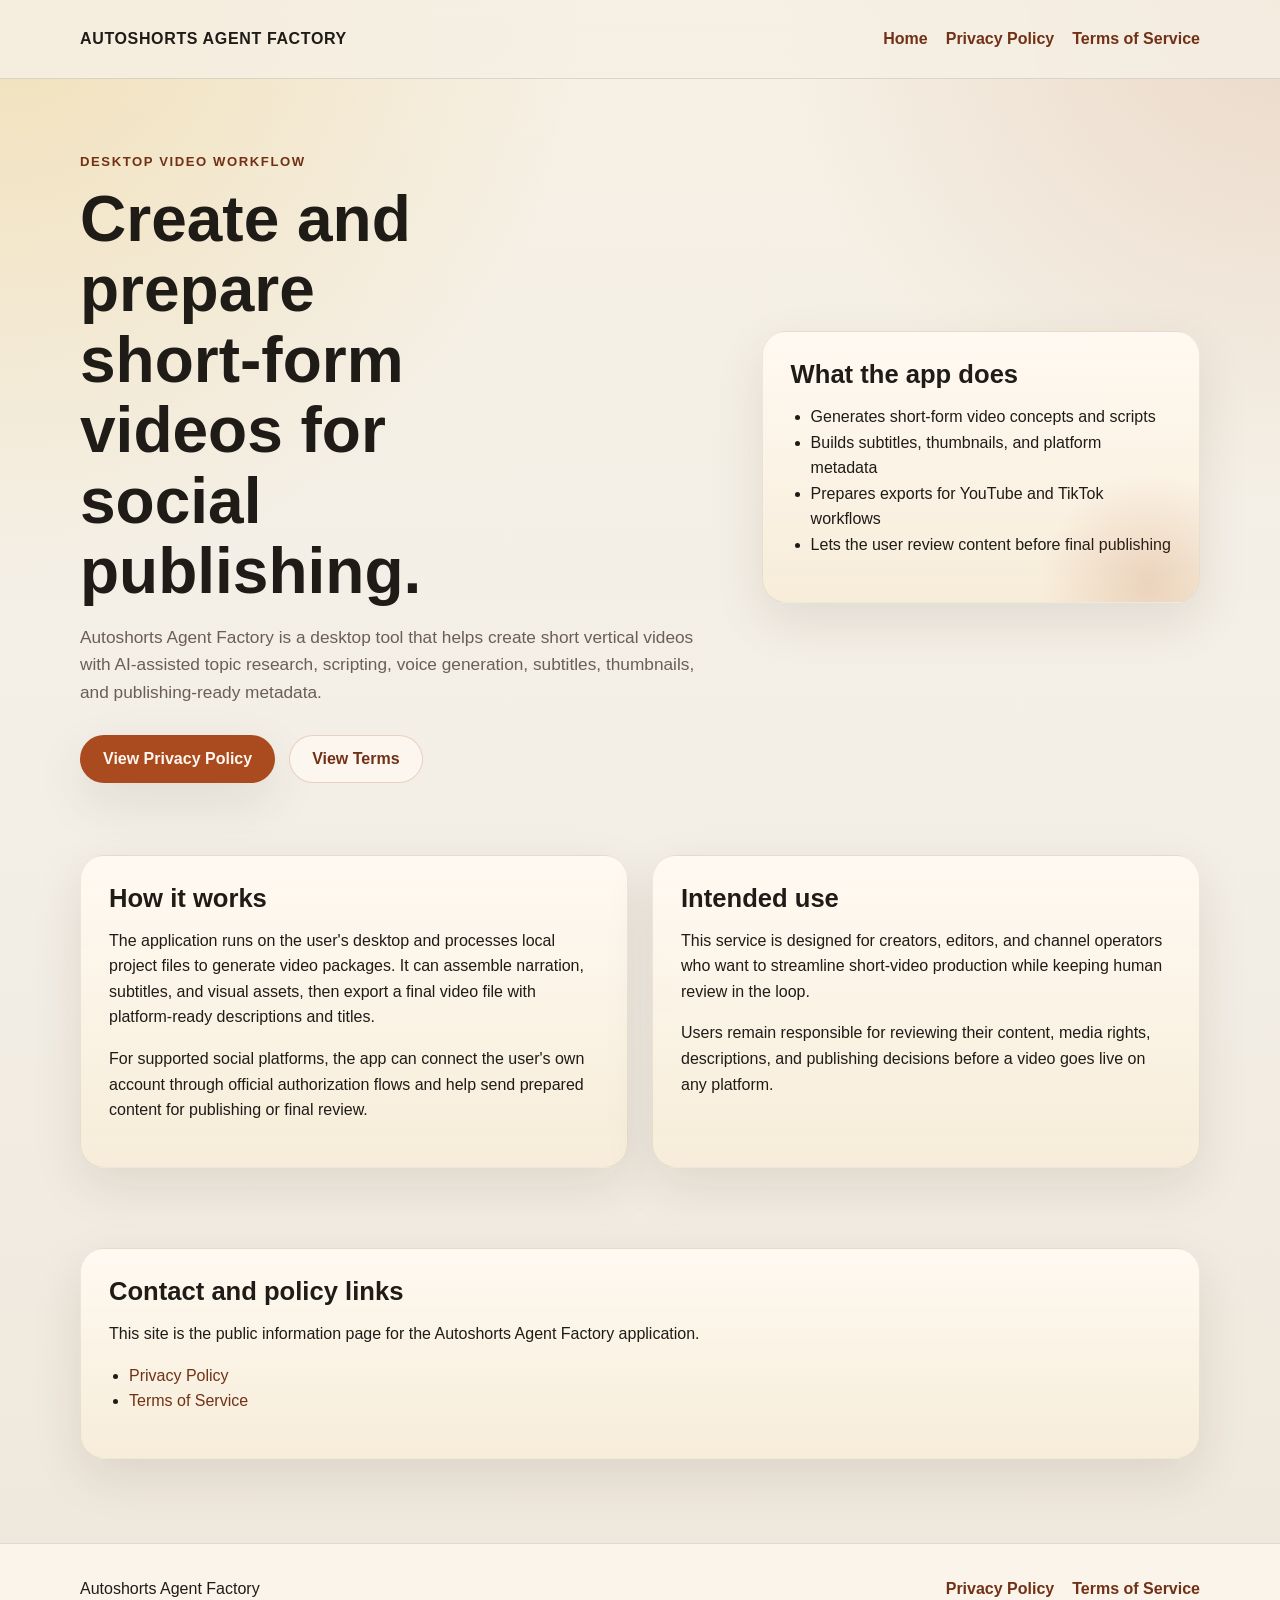
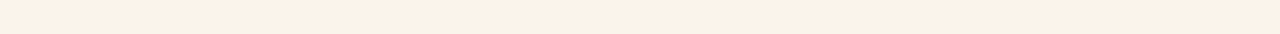
==== index.html @ 221eafc0 "update" ====
<!DOCTYPE html>
<html lang="en">
<head>
  <meta charset="UTF-8">
  <meta name="viewport" content="width=device-width, initial-scale=1.0">
  <title>Autoshorts Agent Factory</title>
  <meta name="description" content="Autoshorts Agent Factory is a desktop workflow for creating short-form videos with AI-assisted scripting, captions, thumbnails, and publishing preparation.">
  <link rel="stylesheet" href="./styles.css">
</head>
<body>
  <header class="site-header">
    <div class="container nav">
      <a class="brand" href="./index.html">Autoshorts Agent Factory</a>
      <nav class="nav-links" aria-label="Primary">
        <a href="./index.html">Home</a>
        <a href="./privacy.html">Privacy Policy</a>
        <a href="./terms.html">Terms of Service</a>
      </nav>
    </div>
  </header>

  <main>
    <section class="hero">
      <div class="container hero-grid">
        <div>
          <p class="eyebrow">Desktop Video Workflow</p>
          <h1>Create and prepare short-form videos for social publishing.</h1>
          <p class="lead">
            Autoshorts Agent Factory is a desktop tool that helps create short vertical videos with AI-assisted topic research,
            scripting, voice generation, subtitles, thumbnails, and publishing-ready metadata.
          </p>
          <div class="actions">
            <a class="button primary" href="./privacy.html">View Privacy Policy</a>
            <a class="button secondary" href="./terms.html">View Terms</a>
          </div>
        </div>
        <div class="card spotlight">
          <h2>What the app does</h2>
          <ul class="checklist">
            <li>Generates short-form video concepts and scripts</li>
            <li>Builds subtitles, thumbnails, and platform metadata</li>
            <li>Prepares exports for YouTube and TikTok workflows</li>
            <li>Lets the user review content before final publishing</li>
          </ul>
        </div>
      </div>
    </section>

    <section class="section">
      <div class="container grid-two">
        <article class="card">
          <h2>How it works</h2>
          <p>
            The application runs on the user's desktop and processes local project files to generate video packages. It can
            assemble narration, subtitles, and visual assets, then export a final video file with platform-ready descriptions
            and titles.
          </p>
          <p>
            For supported social platforms, the app can connect the user's own account through official authorization flows and
            help send prepared content for publishing or final review.
          </p>
        </article>
        <article class="card">
          <h2>Intended use</h2>
          <p>
            This service is designed for creators, editors, and channel operators who want to streamline short-video production
            while keeping human review in the loop.
          </p>
          <p>
            Users remain responsible for reviewing their content, media rights, descriptions, and publishing decisions before a
            video goes live on any platform.
          </p>
        </article>
      </div>
    </section>

    <section class="section alt">
      <div class="container">
        <div class="card">
          <h2>Contact and policy links</h2>
          <p>
            This site is the public information page for the Autoshorts Agent Factory application.
          </p>
          <ul class="link-list">
            <li><a href="./privacy.html">Privacy Policy</a></li>
            <li><a href="./terms.html">Terms of Service</a></li>
          </ul>
        </div>
      </div>
    </section>
  </main>

  <footer class="site-footer">
    <div class="container footer-content">
      <p>Autoshorts Agent Factory</p>
      <nav class="nav-links" aria-label="Footer">
        <a href="./privacy.html">Privacy Policy</a>
        <a href="./terms.html">Terms of Service</a>
      </nav>
    </div>
  </footer>
</body>
</html>
---- styles.css ----
:root {
  --bg: #f3efe7;
  --surface: #fffaf2;
  --surface-strong: #f7ecd8;
  --text: #1f1b17;
  --muted: #6a5f56;
  --line: rgba(31, 27, 23, 0.12);
  --accent: #aa4b1f;
  --accent-dark: #713116;
  --shadow: 0 18px 50px rgba(63, 39, 19, 0.1);
  --radius: 24px;
  --container: 1120px;
}

* {
  box-sizing: border-box;
}

html {
  scroll-behavior: smooth;
}

body {
  margin: 0;
  font-family: "Segoe UI", Tahoma, Geneva, Verdana, sans-serif;
  color: var(--text);
  background:
    radial-gradient(circle at top left, rgba(233, 196, 106, 0.35), transparent 28%),
    radial-gradient(circle at top right, rgba(170, 75, 31, 0.14), transparent 24%),
    linear-gradient(180deg, #f6f0e4 0%, var(--bg) 48%, #efe7db 100%);
  line-height: 1.6;
}

a {
  color: var(--accent-dark);
  text-decoration: none;
}

a:hover {
  text-decoration: underline;
}

.container {
  width: min(calc(100% - 40px), var(--container));
  margin: 0 auto;
}

.narrow {
  width: min(calc(100% - 40px), 860px);
}

.site-header {
  position: sticky;
  top: 0;
  z-index: 10;
  backdrop-filter: blur(16px);
  background: rgba(246, 240, 228, 0.82);
  border-bottom: 1px solid var(--line);
}

.nav {
  display: flex;
  align-items: center;
  justify-content: space-between;
  gap: 16px;
  min-height: 78px;
}

.brand {
  font-size: 1rem;
  font-weight: 800;
  letter-spacing: 0.04em;
  text-transform: uppercase;
  color: var(--text);
}

.nav-links {
  display: flex;
  gap: 18px;
  flex-wrap: wrap;
}

.nav-links a {
  font-weight: 600;
}

.hero {
  padding: 72px 0 44px;
}

.hero-grid,
.grid-two {
  display: grid;
  gap: 24px;
}

.hero-grid {
  grid-template-columns: 1.35fr 0.9fr;
  align-items: center;
}

.grid-two {
  grid-template-columns: repeat(2, minmax(0, 1fr));
}

.eyebrow {
  margin: 0 0 12px;
  color: var(--accent-dark);
  font-size: 0.82rem;
  font-weight: 800;
  letter-spacing: 0.12em;
  text-transform: uppercase;
}

h1,
h2 {
  line-height: 1.1;
  margin: 0 0 16px;
}

h1 {
  font-size: clamp(2.4rem, 5vw, 4.6rem);
  max-width: 12ch;
}

h2 {
  font-size: clamp(1.45rem, 2vw, 2.1rem);
}

.lead,
.muted {
  color: var(--muted);
}

.lead {
  font-size: 1.08rem;
  max-width: 64ch;
}

.actions {
  display: flex;
  gap: 14px;
  flex-wrap: wrap;
  margin-top: 28px;
}

.button {
  display: inline-flex;
  align-items: center;
  justify-content: center;
  min-height: 48px;
  padding: 0 22px;
  border-radius: 999px;
  border: 1px solid transparent;
  font-weight: 700;
}

.button:hover {
  text-decoration: none;
}

.button.primary {
  background: var(--accent);
  color: #fff7f0;
  box-shadow: var(--shadow);
}

.button.secondary {
  background: rgba(255, 250, 242, 0.7);
  border-color: rgba(170, 75, 31, 0.22);
  color: var(--accent-dark);
}

.section {
  padding: 28px 0 52px;
}

.section.alt {
  padding-bottom: 84px;
}

.card {
  background: linear-gradient(180deg, rgba(255, 250, 242, 0.94), rgba(247, 236, 216, 0.92));
  border: 1px solid rgba(31, 27, 23, 0.08);
  border-radius: var(--radius);
  box-shadow: var(--shadow);
  padding: 28px;
}

.spotlight {
  position: relative;
  overflow: hidden;
}

.spotlight::after {
  content: "";
  position: absolute;
  inset: auto -60px -90px auto;
  width: 220px;
  height: 220px;
  border-radius: 50%;
  background: radial-gradient(circle, rgba(170, 75, 31, 0.16), transparent 70%);
}

.checklist,
.link-list,
.legal-block ul {
  padding-left: 20px;
}

.site-footer {
  border-top: 1px solid var(--line);
  background: rgba(255, 250, 242, 0.72);
}

.footer-content {
  display: flex;
  align-items: center;
  justify-content: space-between;
  gap: 16px;
  min-height: 90px;
  flex-wrap: wrap;
}

.legal-page {
  padding-top: 54px;
  padding-bottom: 80px;
}

.legal-block + .legal-block {
  margin-top: 24px;
}

@media (max-width: 860px) {
  .hero-grid,
  .grid-two {
    grid-template-columns: 1fr;
  }

  .nav,
  .footer-content {
    align-items: flex-start;
    flex-direction: column;
    justify-content: center;
    padding: 14px 0;
  }

  h1 {
    max-width: none;
  }
}
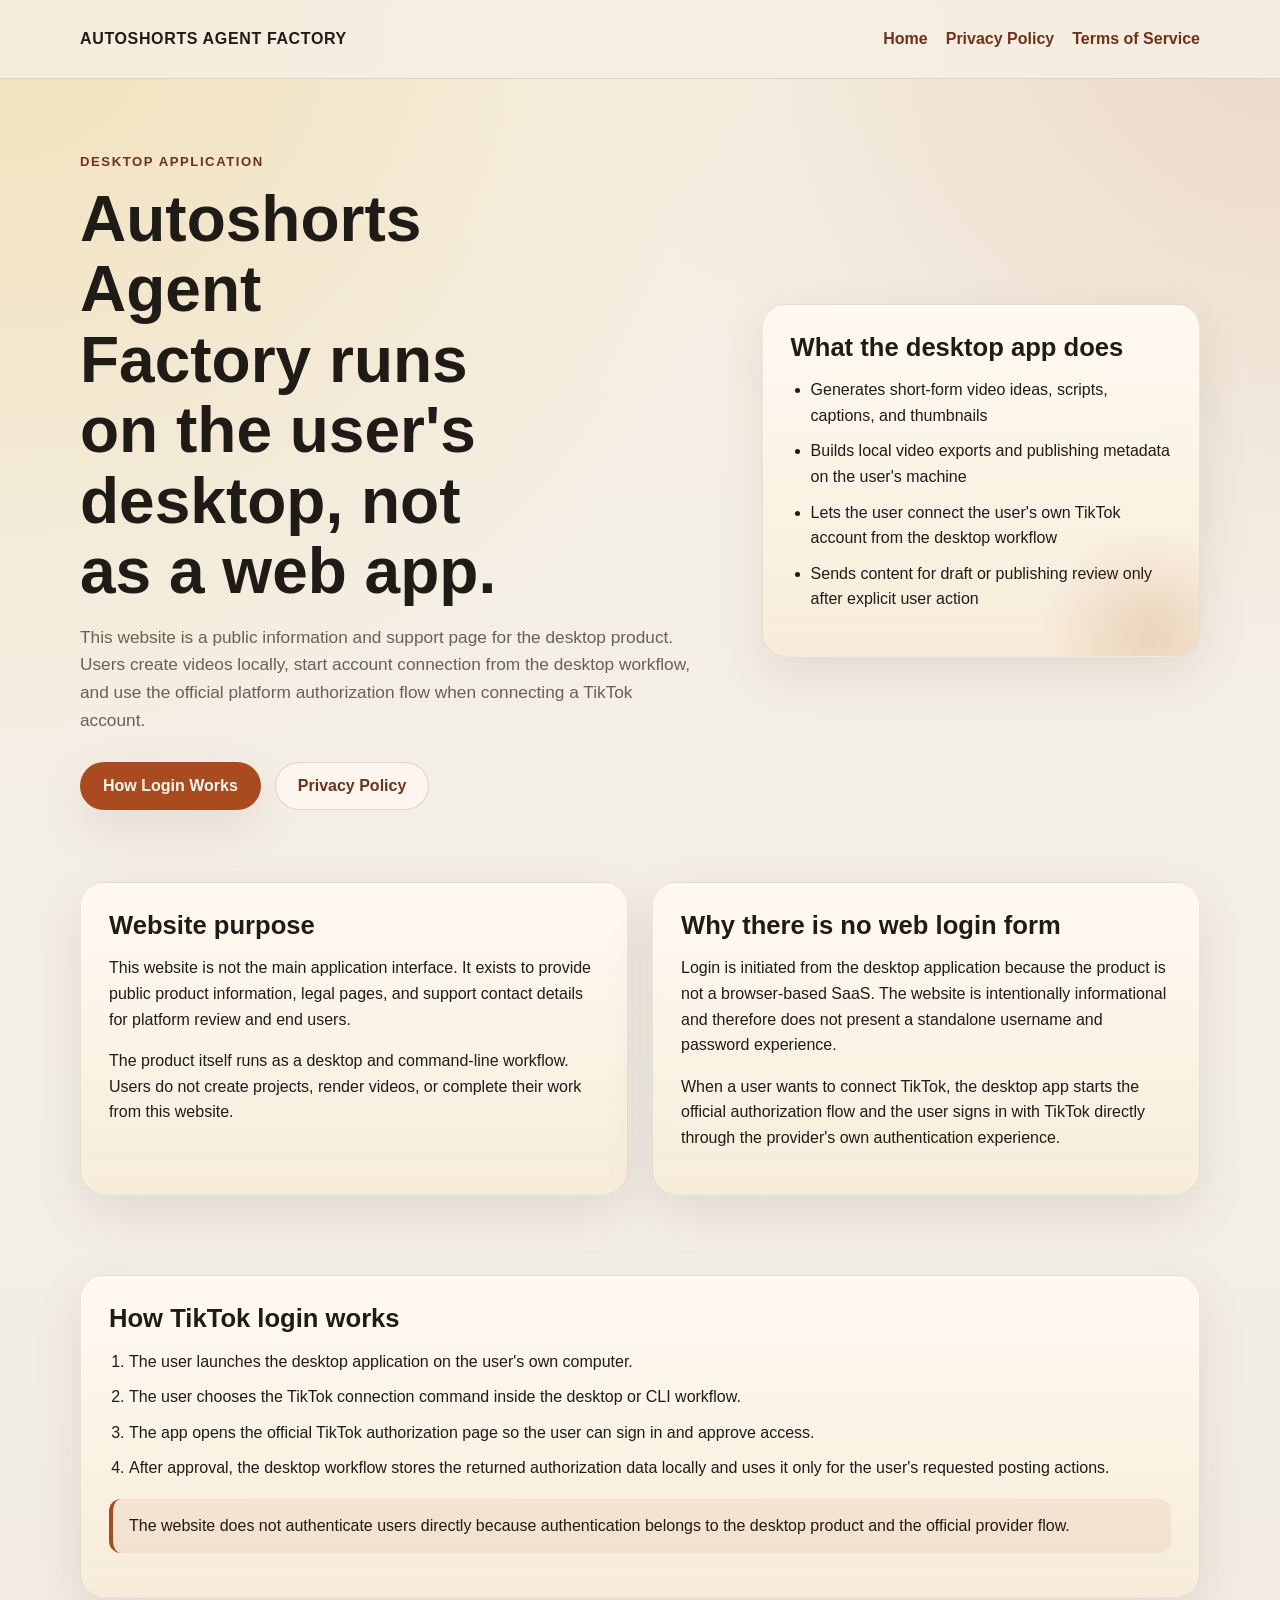
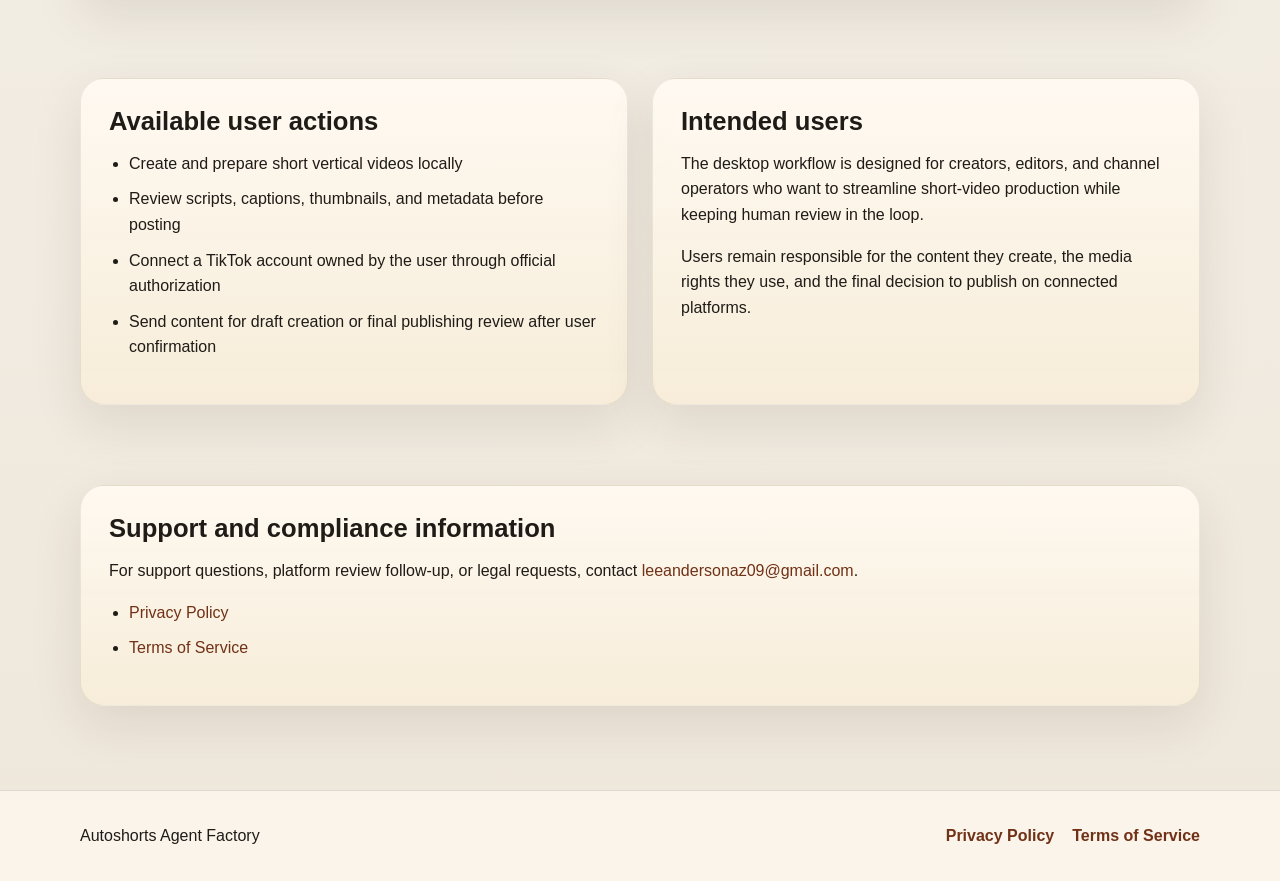
==== commit af7ba71f: "Clarify desktop TikTok login flow on site" ====
--- a/index.html
+++ b/index.html
@@ -4,7 +4,7 @@
   <meta charset="UTF-8">
   <meta name="viewport" content="width=device-width, initial-scale=1.0">
   <title>Autoshorts Agent Factory</title>
-  <meta name="description" content="Autoshorts Agent Factory is a desktop workflow for creating short-form videos with AI-assisted scripting, captions, thumbnails, and publishing preparation.">
+  <meta name="description" content="Autoshorts Agent Factory is a desktop application that creates short-form videos and lets users connect their own TikTok account through an app-initiated authorization flow.">
   <link rel="stylesheet" href="./styles.css">
 </head>
 <body>
@@ -23,24 +23,25 @@
     <section class="hero">
       <div class="container hero-grid">
         <div>
-          <p class="eyebrow">Desktop Video Workflow</p>
-          <h1>Create and prepare short-form videos for social publishing.</h1>
+          <p class="eyebrow">Desktop Application</p>
+          <h1>Autoshorts Agent Factory runs on the user's desktop, not as a web app.</h1>
           <p class="lead">
-            Autoshorts Agent Factory is a desktop tool that helps create short vertical videos with AI-assisted topic research,
-            scripting, voice generation, subtitles, thumbnails, and publishing-ready metadata.
+            This website is a public information and support page for the desktop product. Users create videos locally, start
+            account connection from the desktop workflow, and use the official platform authorization flow when connecting a
+            TikTok account.
           </p>
           <div class="actions">
-            <a class="button primary" href="./privacy.html">View Privacy Policy</a>
-            <a class="button secondary" href="./terms.html">View Terms</a>
+            <a class="button primary" href="#login-flow">How Login Works</a>
+            <a class="button secondary" href="./privacy.html">Privacy Policy</a>
           </div>
         </div>
         <div class="card spotlight">
-          <h2>What the app does</h2>
+          <h2>What the desktop app does</h2>
           <ul class="checklist">
-            <li>Generates short-form video concepts and scripts</li>
-            <li>Builds subtitles, thumbnails, and platform metadata</li>
-            <li>Prepares exports for YouTube and TikTok workflows</li>
-            <li>Lets the user review content before final publishing</li>
+            <li>Generates short-form video ideas, scripts, captions, and thumbnails</li>
+            <li>Builds local video exports and publishing metadata on the user's machine</li>
+            <li>Lets the user connect the user's own TikTok account from the desktop workflow</li>
+            <li>Sends content for draft or publishing review only after explicit user action</li>
           </ul>
         </div>
       </div>
@@ -49,26 +50,68 @@
     <section class="section">
       <div class="container grid-two">
         <article class="card">
-          <h2>How it works</h2>
+          <h2>Website purpose</h2>
           <p>
-            The application runs on the user's desktop and processes local project files to generate video packages. It can
-            assemble narration, subtitles, and visual assets, then export a final video file with platform-ready descriptions
-            and titles.
+            This website is not the main application interface. It exists to provide public product information, legal pages,
+            and support contact details for platform review and end users.
           </p>
           <p>
-            For supported social platforms, the app can connect the user's own account through official authorization flows and
-            help send prepared content for publishing or final review.
+            The product itself runs as a desktop and command-line workflow. Users do not create projects, render videos, or
+            complete their work from this website.
           </p>
         </article>
         <article class="card">
-          <h2>Intended use</h2>
+          <h2>Why there is no web login form</h2>
           <p>
-            This service is designed for creators, editors, and channel operators who want to streamline short-video production
-            while keeping human review in the loop.
+            Login is initiated from the desktop application because the product is not a browser-based SaaS. The website is
+            intentionally informational and therefore does not present a standalone username and password experience.
           </p>
           <p>
-            Users remain responsible for reviewing their content, media rights, descriptions, and publishing decisions before a
-            video goes live on any platform.
+            When a user wants to connect TikTok, the desktop app starts the official authorization flow and the user signs in
+            with TikTok directly through the provider's own authentication experience.
+          </p>
+        </article>
+      </div>
+    </section>
+
+    <section class="section" id="login-flow">
+      <div class="container">
+        <div class="card">
+          <h2>How TikTok login works</h2>
+          <ol class="flow-list">
+            <li>The user launches the desktop application on the user's own computer.</li>
+            <li>The user chooses the TikTok connection command inside the desktop or CLI workflow.</li>
+            <li>The app opens the official TikTok authorization page so the user can sign in and approve access.</li>
+            <li>After approval, the desktop workflow stores the returned authorization data locally and uses it only for the user's requested posting actions.</li>
+          </ol>
+          <p class="note">
+            The website does not authenticate users directly because authentication belongs to the desktop product and the
+            official provider flow.
+          </p>
+        </div>
+      </div>
+    </section>
+
+    <section class="section">
+      <div class="container grid-two">
+        <article class="card">
+          <h2>Available user actions</h2>
+          <ul class="checklist">
+            <li>Create and prepare short vertical videos locally</li>
+            <li>Review scripts, captions, thumbnails, and metadata before posting</li>
+            <li>Connect a TikTok account owned by the user through official authorization</li>
+            <li>Send content for draft creation or final publishing review after user confirmation</li>
+          </ul>
+        </article>
+        <article class="card">
+          <h2>Intended users</h2>
+          <p>
+            The desktop workflow is designed for creators, editors, and channel operators who want to streamline short-video
+            production while keeping human review in the loop.
+          </p>
+          <p>
+            Users remain responsible for the content they create, the media rights they use, and the final decision to publish
+            on connected platforms.
           </p>
         </article>
       </div>
@@ -77,9 +120,10 @@
     <section class="section alt">
       <div class="container">
         <div class="card">
-          <h2>Contact and policy links</h2>
+          <h2>Support and compliance information</h2>
           <p>
-            This site is the public information page for the Autoshorts Agent Factory application.
+            For support questions, platform review follow-up, or legal requests, contact
+            <a href="mailto:leeandersonaz09@gmail.com">leeandersonaz09@gmail.com</a>.
           </p>
           <ul class="link-list">
             <li><a href="./privacy.html">Privacy Policy</a></li>
--- a/styles.css
+++ b/styles.css
@@ -204,8 +204,23 @@
 
 .checklist,
 .link-list,
-.legal-block ul {
+.legal-block ul,
+.flow-list {
   padding-left: 20px;
+}
+
+.flow-list li + li,
+.checklist li + li,
+.link-list li + li {
+  margin-top: 10px;
+}
+
+.note {
+  margin-top: 18px;
+  padding: 14px 16px;
+  border-left: 4px solid var(--accent);
+  background: rgba(170, 75, 31, 0.08);
+  border-radius: 12px;
 }
 
 .site-footer {
